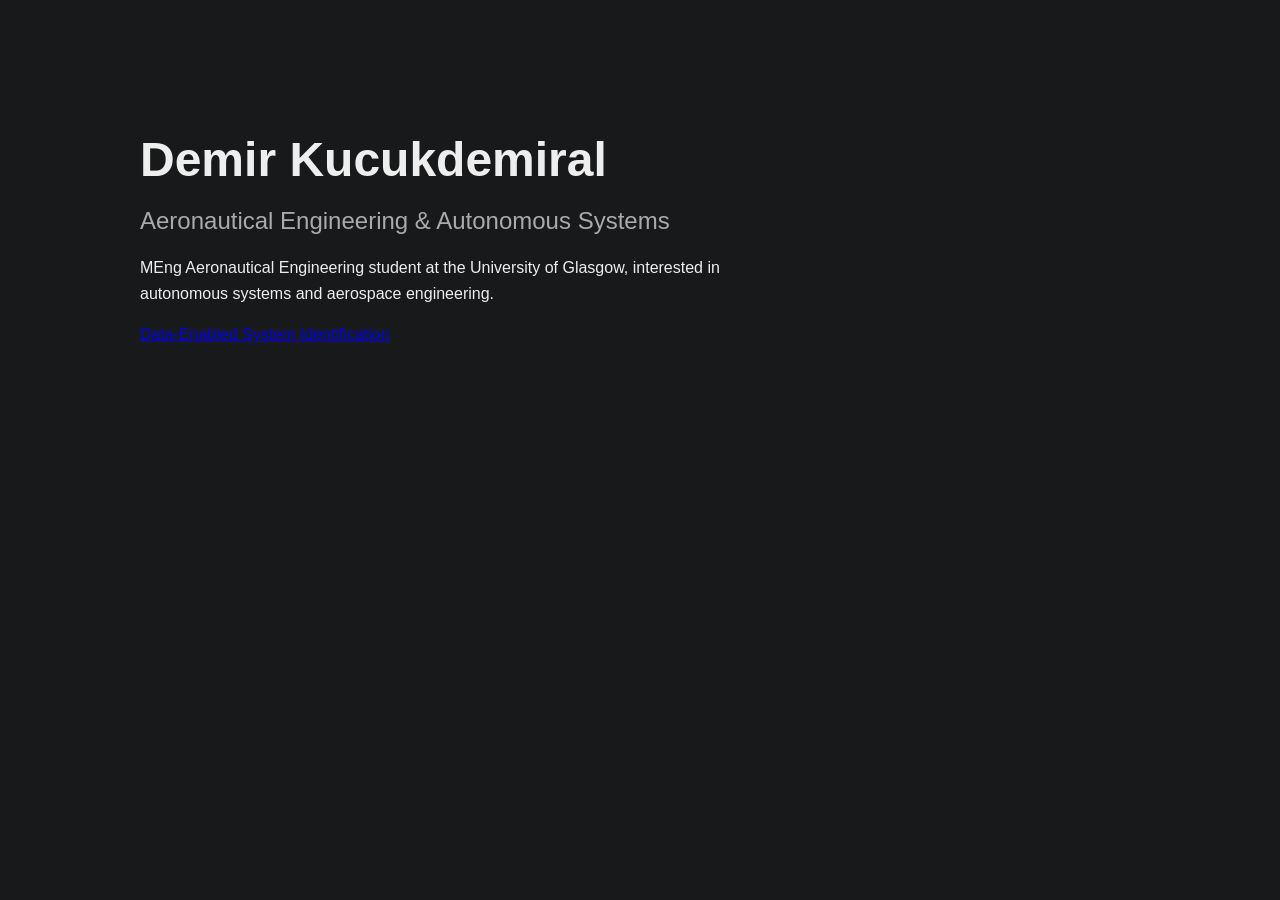
==== index.html @ fd383c1a "Set image and figure to exactly match paragraph text width (650px)" ====
<!DOCTYPE html>
<html lang="en">
<head>
    <meta charset="UTF-8">
    <meta name="viewport" content="width=device-width, initial-scale=1.0">
    <title>Demir Kucukdemiral</title>

    <link rel="stylesheet" href="style.css?v=4">
</head>

<body>

    <main>
        <h1>Demir Kucukdemiral</h1>

        <h2>Aeronautical Engineering & Autonomous Systems</h2>

        <p>
            MEng Aeronautical Engineering student at the University of Glasgow,
            interested in autonomous systems and aerospace engineering.
        </p>

        <p><a href="projects/autonomous-car/">Data-Enabled System Identification</a></p>
    </main>

</body>
</html>
---- style.css ----
body {
    background: #18191a;
    color: #eee;
    font-family: Arial, sans-serif;
    margin: 0;
}

main {
    max-width: 1000px;
    margin: 0 auto;
    padding: 100px 40px;
}

h1 {
    font-size: 3rem;
    margin-bottom: 10px;
}

h2 {
    font-weight: 400;
    color: #aaa;
}

p {
    max-width: 650px;
    line-height: 1.6;
}

.project-page {
    max-width: 1100px;
    margin: 0 auto;
    padding: 50px 32px 100px;
}


/* Back button */

.back-link {
    display: inline-block;
    margin-bottom: 70px;

    color: #888;
    text-decoration: none;
    font-size: 0.95rem;

    transition: color 0.2s ease;
}

.back-link:hover {
    color: #fff;
}


/* Hero */

.project-hero {
    max-width: 950px;
    margin-bottom: 100px;
}

.project-category {
    margin-bottom: 15px;

    color: #888;
    font-size: 0.9rem;
    text-transform: uppercase;
    letter-spacing: 0.1em;
}

.project-hero h1 {
    margin: 0 0 30px;

    font-size: clamp(3rem, 7vw, 6rem);
    line-height: 0.95;
    letter-spacing: -0.04em;
}

.project-summary {
    max-width: 850px;

    font-size: 1.25rem;
    line-height: 1.6;
    color: #ccc;
}


/* Tags */

.project-tags,
.skills-grid {
    display: flex;
    flex-wrap: wrap;
    gap: 10px;

    margin-top: 30px;
}

.project-tags span,
.skills-grid span {
    padding: 9px 14px;

    border: 1px solid #333;
    border-radius: 999px;

    background: #171717;
    color: #bbb;

    font-size: 0.9rem;
}


/* Sections */

.project-section {
    max-width: 900px;
    margin-bottom: 90px;
}

.project-section h2 {
    margin-bottom: 25px;

    font-size: 2rem;
    color: #d0d0d0;
}

.project-section p {
    line-height: 1.7;
    color: #bbb;
}


/* Result */

.result-highlight {
    display: flex;
    align-items: center;
    gap: 40px;

    margin-top: 35px;
    padding: 35px;

    border: 1px solid #333;
    border-radius: 16px;

    background: #161616;
}

.result-number {
    font-size: 4rem;
    font-weight: 700;
    letter-spacing: -0.05em;
}

.result-highlight h3 {
    margin: 0 0 10px;
    font-size: 1.3rem;
}

.result-highlight p {
    margin: 0;
}


/* Figures */

.project-figure {
    margin: 40px 0 0;
    max-width: 650px;
    width: 100%;
}

.project-figure img {
    width: 100%;
    height: auto;
    display: block;

    border-radius: 10px;
}

.project-figure figcaption {
    margin-top: 12px;

    color: #777;
    font-size: 0.9rem;
}


/* Mobile */

@media (max-width: 700px) {

    .project-page {
        padding: 30px 22px 70px;
    }

    .back-link {
        margin-bottom: 45px;
    }

    .project-hero {
        margin-bottom: 70px;
    }

    .result-highlight {
        flex-direction: column;
        align-items: flex-start;
        gap: 15px;
    }

    .result-number {
        font-size: 3rem;
    }
}
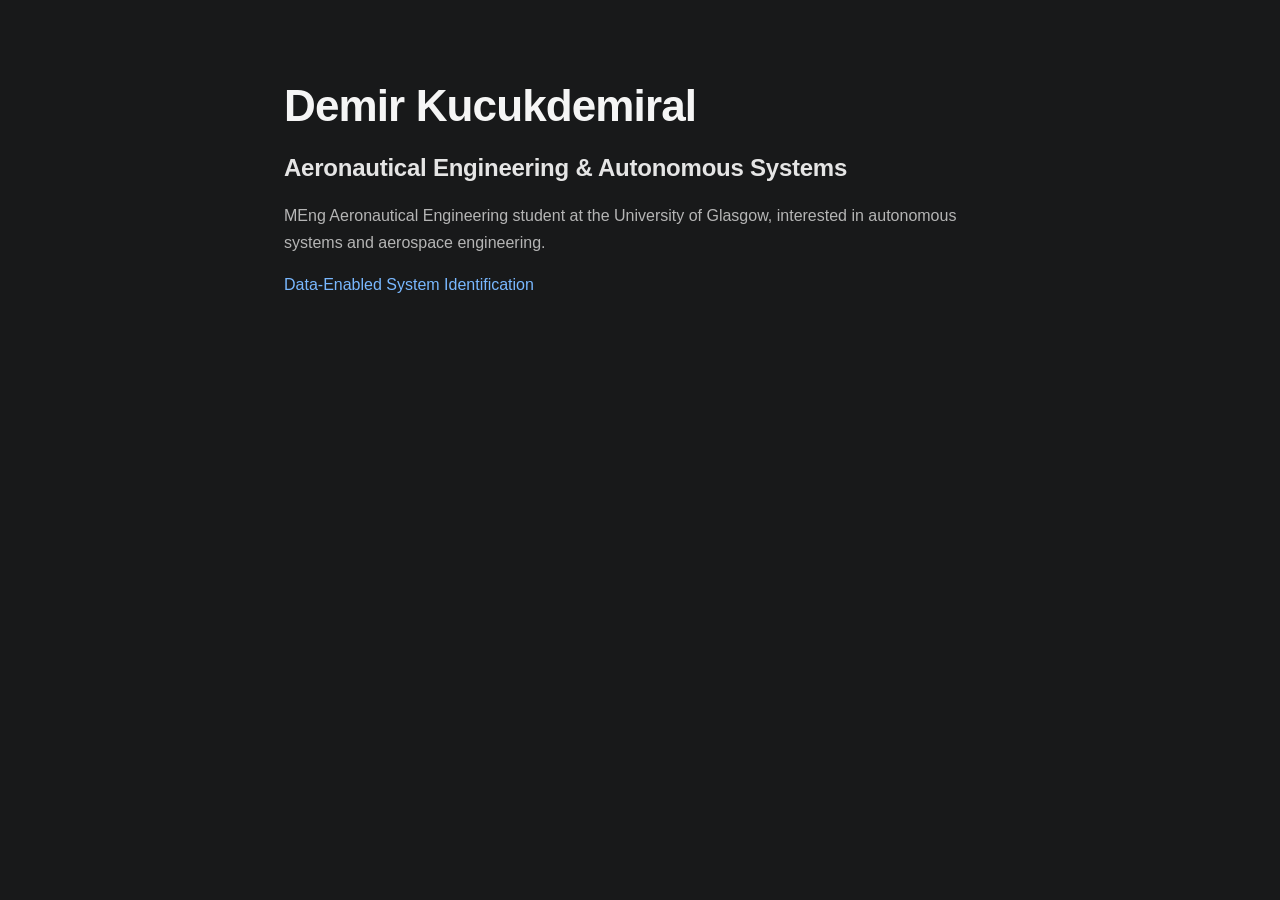
==== commit 1cead54f: "Standardize layout widths, typography scale, and wrap schematic in clean card" ====
--- a/index.html
+++ b/index.html
@@ -5,7 +5,7 @@
     <meta name="viewport" content="width=device-width, initial-scale=1.0">
     <title>Demir Kucukdemiral</title>
 
-    <link rel="stylesheet" href="style.css?v=4">
+    <link rel="stylesheet" href="style.css?v=5">
 </head>
 
 <body>
--- a/style.css
+++ b/style.css
@@ -1,213 +1,232 @@
+*, *::before, *::after {
+    box-sizing: border-box;
+}
+
 body {
     background: #18191a;
     color: #eee;
-    font-family: Arial, sans-serif;
+    font-family: -apple-system, BlinkMacSystemFont, "Segoe UI", Roboto, Helvetica, Arial, sans-serif;
     margin: 0;
-}
-
+    line-height: 1.6;
+    -webkit-font-smoothing: antialiased;
+}
+
+/* Base containers: uniform width across all pages */
 main {
-    max-width: 1000px;
+    max-width: 760px;
     margin: 0 auto;
-    padding: 100px 40px;
-}
-
+    padding: 80px 24px 100px;
+}
+
+.project-page {
+    max-width: 760px;
+    margin: 0 auto;
+    padding: 50px 24px 100px;
+}
+
+/* Headings */
 h1 {
-    font-size: 3rem;
-    margin-bottom: 10px;
+    font-size: clamp(2rem, 4vw, 2.75rem);
+    font-weight: 700;
+    line-height: 1.2;
+    letter-spacing: -0.02em;
+    margin: 0 0 16px;
+    color: #f5f5f5;
 }
 
 h2 {
-    font-weight: 400;
-    color: #aaa;
-}
-
+    font-size: 1.5rem;
+    font-weight: 600;
+    color: #e5e5e5;
+    margin: 0 0 16px;
+    letter-spacing: -0.01em;
+}
+
+h3 {
+    font-size: 1.15rem;
+    font-weight: 600;
+    margin: 0 0 8px;
+    color: #eee;
+}
+
+/* Text */
 p {
-    max-width: 650px;
-    line-height: 1.6;
-}
-
-.project-page {
-    max-width: 1100px;
-    margin: 0 auto;
-    padding: 50px 32px 100px;
-}
-
+    margin: 0 0 16px;
+    line-height: 1.65;
+    color: #b5b5b5;
+    font-size: 1rem;
+}
+
+p:last-child {
+    margin-bottom: 0;
+}
+
+a {
+    color: #79b8ff;
+    text-decoration: none;
+    transition: color 0.2s ease;
+}
+
+a:hover {
+    color: #fff;
+    text-decoration: underline;
+}
 
 /* Back button */
-
 .back-link {
     display: inline-block;
-    margin-bottom: 70px;
-
+    margin-bottom: 40px;
     color: #888;
     text-decoration: none;
     font-size: 0.95rem;
-
     transition: color 0.2s ease;
 }
 
 .back-link:hover {
     color: #fff;
-}
-
+    text-decoration: none;
+}
 
 /* Hero */
-
 .project-hero {
-    max-width: 950px;
-    margin-bottom: 100px;
+    margin-bottom: 50px;
 }
 
 .project-category {
-    margin-bottom: 15px;
-
+    margin-bottom: 12px;
     color: #888;
-    font-size: 0.9rem;
+    font-size: 0.85rem;
     text-transform: uppercase;
-    letter-spacing: 0.1em;
+    letter-spacing: 0.08em;
+    font-weight: 500;
 }
 
 .project-hero h1 {
-    margin: 0 0 30px;
-
-    font-size: clamp(3rem, 7vw, 6rem);
-    line-height: 0.95;
-    letter-spacing: -0.04em;
+    margin-bottom: 20px;
 }
 
 .project-summary {
-    max-width: 850px;
-
-    font-size: 1.25rem;
+    font-size: 1.15rem;
     line-height: 1.6;
-    color: #ccc;
-}
-
-
-/* Tags */
-
+    color: #d0d0d0;
+    margin-bottom: 24px;
+}
+
+/* Tags & Skills Grid */
 .project-tags,
 .skills-grid {
     display: flex;
     flex-wrap: wrap;
-    gap: 10px;
-
-    margin-top: 30px;
+    gap: 8px;
+    margin-top: 20px;
 }
 
 .project-tags span,
 .skills-grid span {
-    padding: 9px 14px;
-
+    padding: 6px 14px;
     border: 1px solid #333;
     border-radius: 999px;
-
-    background: #171717;
+    background: #202124;
     color: #bbb;
-
-    font-size: 0.9rem;
-}
-
-
-/* Sections */
-
+    font-size: 0.85rem;
+}
+
+/* Project Sections */
 .project-section {
-    max-width: 900px;
-    margin-bottom: 90px;
-}
-
-.project-section h2 {
-    margin-bottom: 25px;
-
-    font-size: 2rem;
-    color: #d0d0d0;
-}
-
-.project-section p {
-    line-height: 1.7;
-    color: #bbb;
-}
-
-
-/* Result */
-
+    margin-bottom: 50px;
+}
+
+/* Results Highlight Card */
 .result-highlight {
     display: flex;
     align-items: center;
-    gap: 40px;
-
-    margin-top: 35px;
-    padding: 35px;
-
-    border: 1px solid #333;
-    border-radius: 16px;
-
-    background: #161616;
+    gap: 30px;
+    margin-top: 24px;
+    padding: 24px 28px;
+    border: 1px solid #2e3033;
+    border-radius: 12px;
+    background: #1f2023;
 }
 
 .result-number {
-    font-size: 4rem;
+    font-size: 3rem;
     font-weight: 700;
-    letter-spacing: -0.05em;
+    letter-spacing: -0.03em;
+    color: #fff;
+    flex-shrink: 0;
 }
 
 .result-highlight h3 {
-    margin: 0 0 10px;
-    font-size: 1.3rem;
+    margin: 0 0 6px;
+    font-size: 1.15rem;
 }
 
 .result-highlight p {
     margin: 0;
-}
-
-
-/* Figures */
-
+    color: #aaa;
+    font-size: 0.95rem;
+}
+
+/* Figure / Diagram Card */
 .project-figure {
-    margin: 40px 0 0;
-    max-width: 650px;
+    margin: 28px 0 0;
     width: 100%;
+}
+
+.project-figure-card {
+    background: #ffffff;
+    border-radius: 10px;
+    padding: 20px;
+    display: flex;
+    justify-content: center;
+    align-items: center;
+    box-shadow: 0 2px 10px rgba(0, 0, 0, 0.2);
 }
 
 .project-figure img {
     width: 100%;
+    max-width: 100%;
     height: auto;
     display: block;
-
-    border-radius: 10px;
 }
 
 .project-figure figcaption {
-    margin-top: 12px;
-
+    margin-top: 10px;
     color: #777;
-    font-size: 0.9rem;
-}
-
-
-/* Mobile */
-
+    font-size: 0.85rem;
+}
+
+/* Responsive adjustments */
 @media (max-width: 700px) {
-
+    main,
     .project-page {
-        padding: 30px 22px 70px;
+        padding: 40px 20px 70px;
     }
 
     .back-link {
-        margin-bottom: 45px;
+        margin-bottom: 30px;
     }
 
     .project-hero {
-        margin-bottom: 70px;
+        margin-bottom: 40px;
+    }
+
+    .project-section {
+        margin-bottom: 40px;
     }
 
     .result-highlight {
         flex-direction: column;
         align-items: flex-start;
-        gap: 15px;
+        gap: 12px;
+        padding: 20px;
     }
 
     .result-number {
-        font-size: 3rem;
+        font-size: 2.5rem;
+    }
+
+    .project-figure-card {
+        padding: 14px;
     }
 }
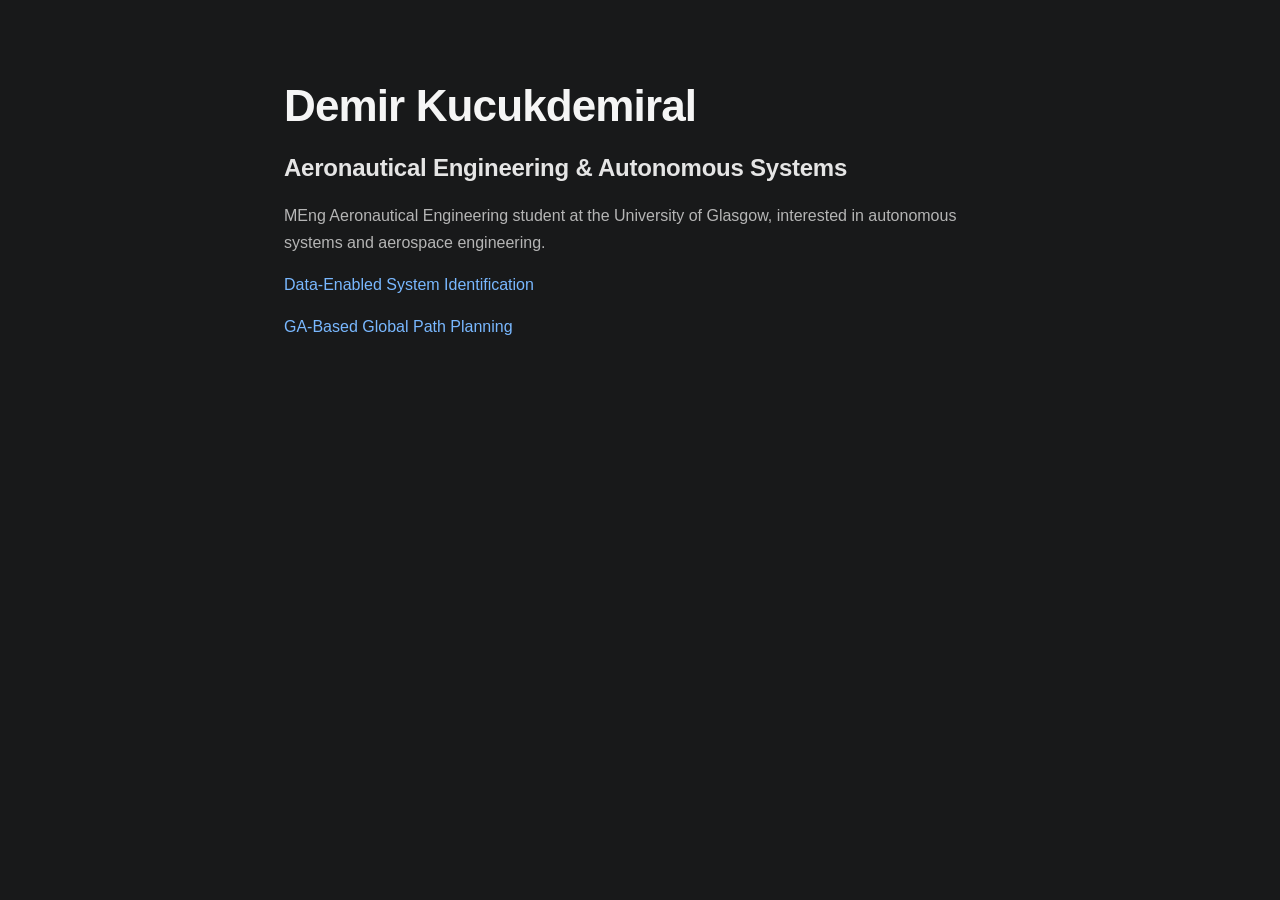
==== commit 8823fa1b: "Create GA-Based Global Path Planning project page and add link to homepage" ====
--- a/index.html
+++ b/index.html
@@ -5,7 +5,7 @@
     <meta name="viewport" content="width=device-width, initial-scale=1.0">
     <title>Demir Kucukdemiral</title>
 
-    <link rel="stylesheet" href="style.css?v=5">
+    <link rel="stylesheet" href="style.css">
 </head>
 
 <body>
@@ -21,6 +21,7 @@
         </p>
 
         <p><a href="projects/autonomous-car/">Data-Enabled System Identification</a></p>
+        <p><a href="projects/ga-path-planning/">GA-Based Global Path Planning</a></p>
     </main>
 
 </body>
--- a/style.css
+++ b/style.css
@@ -105,6 +105,38 @@
     margin-bottom: 20px;
 }
 
+/* Hero Media Grid */
+.hero-media-grid {
+    display: grid;
+    grid-template-columns: 1fr 1fr;
+    gap: 16px;
+    margin: 24px 0 28px;
+    width: 100%;
+}
+
+.hero-media-card {
+    margin: 0;
+    border-radius: 12px;
+    overflow: hidden;
+    background: #1f2023;
+    border: 1px solid rgba(255, 255, 255, 0.08);
+    box-shadow: 0 4px 20px rgba(0, 0, 0, 0.3);
+}
+
+.hero-media-card img {
+    width: 100%;
+    aspect-ratio: 16 / 10;
+    object-fit: cover;
+    display: block;
+}
+
+.hero-media-card figcaption {
+    padding: 8px 12px 10px;
+    font-size: 0.82rem;
+    color: #888;
+    line-height: 1.4;
+}
+
 .project-summary {
     font-size: 1.15rem;
     line-height: 1.6;
@@ -141,7 +173,7 @@
     display: flex;
     align-items: center;
     gap: 30px;
-    margin-top: 24px;
+    margin-top: 36px;
     padding: 24px 28px;
     border: 1px solid #2e3033;
     border-radius: 12px;
@@ -167,33 +199,39 @@
     font-size: 0.95rem;
 }
 
-/* Figure / Diagram Card */
-.project-figure {
-    margin: 28px 0 0;
-    width: 100%;
-}
-
-.project-figure-card {
-    background: #ffffff;
-    border-radius: 10px;
-    padding: 20px;
-    display: flex;
-    justify-content: center;
-    align-items: center;
-    box-shadow: 0 2px 10px rgba(0, 0, 0, 0.2);
+/* Figure / Diagram & Graphs */
+.project-figure,
+.project-graph {
+    margin: 32px 0 0;
+    width: 100%;
 }
 
 .project-figure img {
     width: 100%;
-    max-width: 100%;
     height: auto;
     display: block;
-}
-
-.project-figure figcaption {
-    margin-top: 10px;
-    color: #777;
+    border-radius: 10px;
+}
+
+.graph-card {
+    border-radius: 14px;
+    overflow: hidden;
+    background: transparent;
+}
+
+.graph-card img {
+    width: 100%;
+    height: auto;
+    display: block;
+    border-radius: 14px;
+}
+
+.project-figure figcaption,
+.project-graph figcaption {
+    margin-top: 12px;
+    color: #888;
     font-size: 0.85rem;
+    line-height: 1.5;
 }
 
 /* Responsive adjustments */
@@ -226,7 +264,8 @@
         font-size: 2.5rem;
     }
 
-    .project-figure-card {
-        padding: 14px;
+    .hero-media-grid {
+        grid-template-columns: 1fr;
+        gap: 14px;
     }
 }
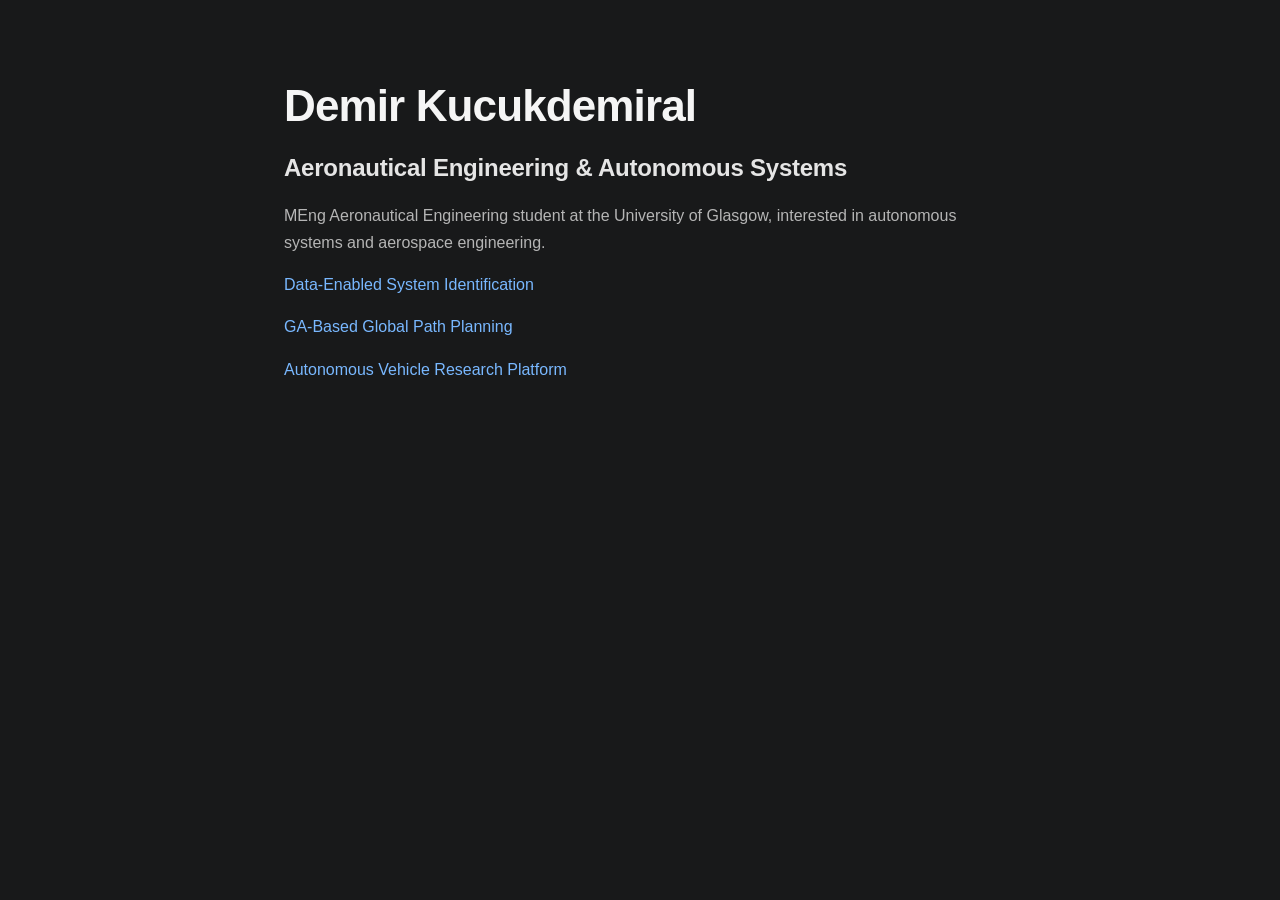
==== commit 7bad33a3: "added new file" ====
--- a/index.html
+++ b/index.html
@@ -22,6 +22,7 @@
 
         <p><a href="projects/autonomous-car/">Data-Enabled System Identification</a></p>
         <p><a href="projects/ga-path-planning/">GA-Based Global Path Planning</a></p>
+        <p><a href="projects/autonomous-vehicle-research-platform/">Autonomous Vehicle Research Platform</a></p>
     </main>
 
 </body>
--- a/style.css
+++ b/style.css
@@ -217,6 +217,7 @@
     border-radius: 14px;
     overflow: hidden;
     background: transparent;
+    margin: 0;
 }
 
 .graph-card img {
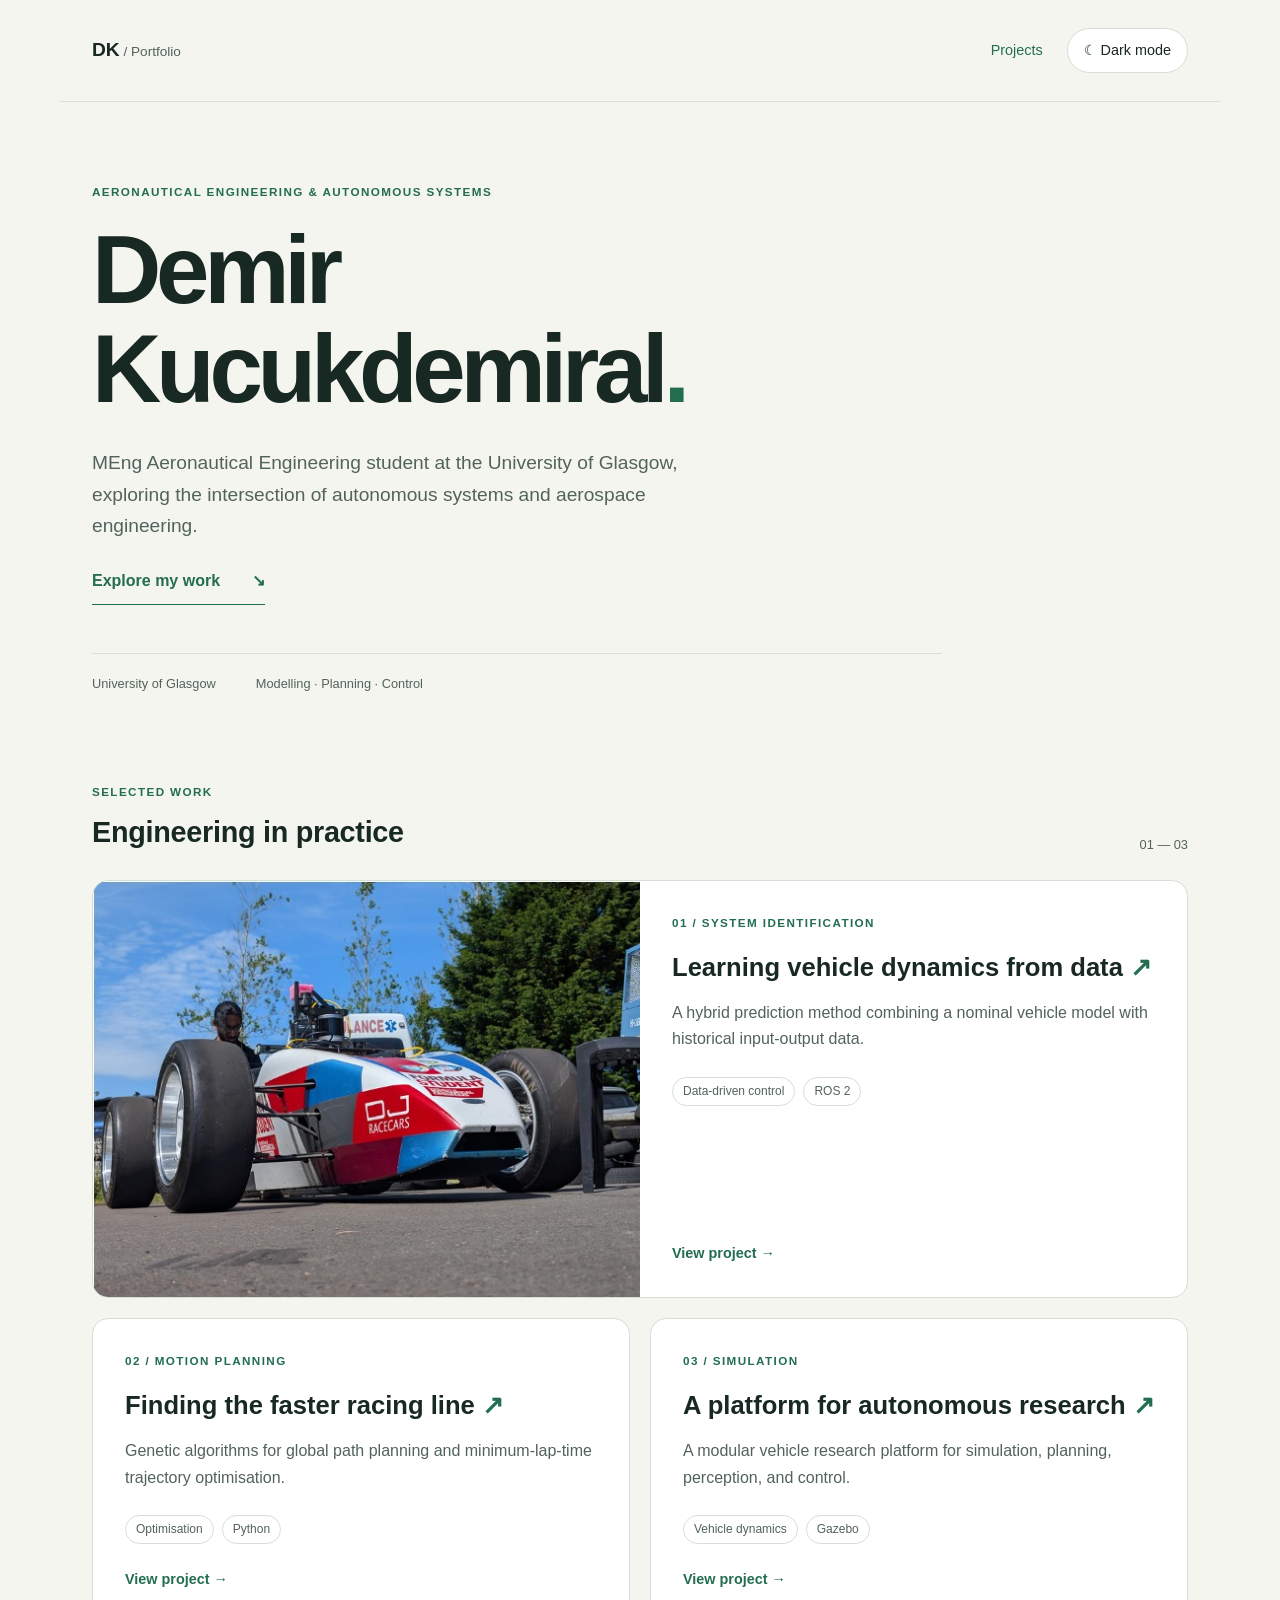
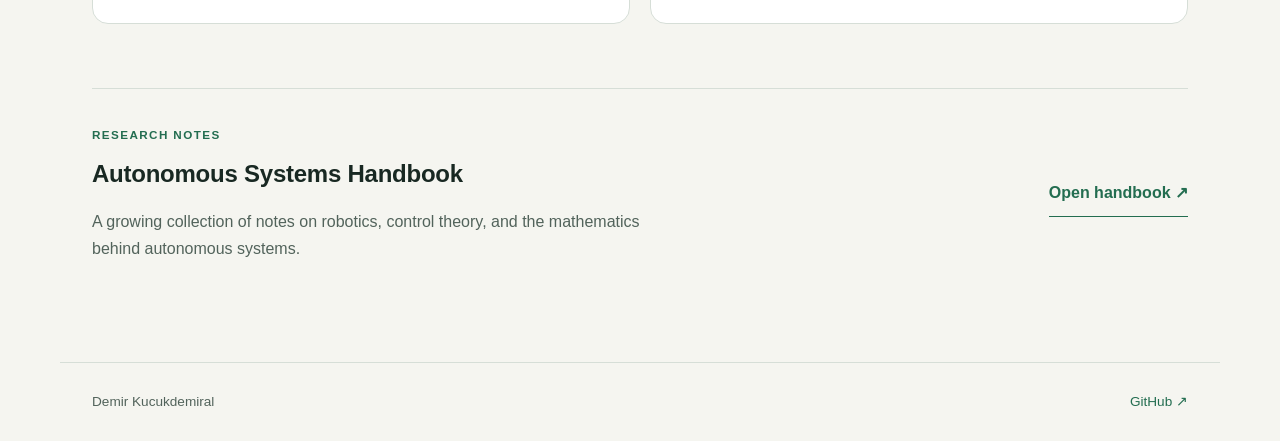
==== commit e0134a44: "Improve portfolio layout and add persistent light and dark themes" ====
--- a/index.html
+++ b/index.html
@@ -1,29 +1,9 @@
 <!DOCTYPE html>
-<html lang="en">
-<head>
-    <meta charset="UTF-8">
-    <meta name="viewport" content="width=device-width, initial-scale=1.0">
-    <title>Demir Kucukdemiral</title>
-
-    <link rel="stylesheet" href="style.css">
-</head>
-
-<body>
-
-    <main>
-        <h1>Demir Kucukdemiral</h1>
-
-        <h2>Aeronautical Engineering & Autonomous Systems</h2>
-
-        <p>
-            MEng Aeronautical Engineering student at the University of Glasgow,
-            interested in autonomous systems and aerospace engineering.
-        </p>
-
-        <p><a href="projects/autonomous-car/">Data-Enabled System Identification</a></p>
-        <p><a href="projects/ga-path-planning/">GA-Based Global Path Planning</a></p>
-        <p><a href="projects/autonomous-vehicle-research-platform/">Autonomous Vehicle Research Platform</a></p>
-    </main>
-
-</body>
-</html>+<html lang="en"><head><meta charset="UTF-8"><meta name="viewport" content="width=device-width, initial-scale=1.0"><meta name="description" content="Demir Kucukdemiral — aeronautical engineering, autonomous systems, and vehicle research."><title>Demir Kucukdemiral | Engineering Portfolio</title><script src="theme.js"></script><link rel="stylesheet" href="style.css"></head><body><a class="skip-link" href="#main">Skip to content</a>
+<header class="site-header"><a class="wordmark" href="index.html">DK<span> / Portfolio</span></a><nav aria-label="Main navigation"><a href="index.html#projects">Projects</a><button class="theme-toggle" type="button">Switch theme</button></nav></header>
+<main id="main" class="home"><section class="intro"><p class="eyebrow">Aeronautical engineering & autonomous systems</p><h1>Demir<br>Kucukdemiral<span class="accent">.</span></h1><p class="intro-copy">MEng Aeronautical Engineering student at the University of Glasgow, exploring the intersection of autonomous systems and aerospace engineering.</p><a class="primary-link" href="#projects">Explore my work <span aria-hidden="true">↘</span></a><div class="intro-meta"><span>University of Glasgow</span><span>Modelling · Planning · Control</span></div></section>
+<section id="projects" aria-labelledby="projects-title"><div class="section-heading"><div><p class="eyebrow">Selected work</p><h2 id="projects-title">Engineering in practice</h2></div><span class="section-count">01 — 03</span></div><div class="project-grid">
+<a class="project-card featured" href="projects/autonomous-car/"><div class="card-image"><img src="projects/autonomous-car/assets/Picture_1.jpg" alt="Autonomous test vehicle with sensor rig"></div><div class="card-body"><p class="eyebrow">01 / System identification</p><h3>Learning vehicle dynamics from data <span aria-hidden="true">↗</span></h3><p>A hybrid prediction method combining a nominal vehicle model with historical input-output data.</p><div class="card-tags"><span>Data-driven control</span><span>ROS 2</span></div><span class="card-link">View project →</span></div></a>
+<a class="project-card" href="projects/ga-path-planning/"><div class="card-body"><p class="eyebrow">02 / Motion planning</p><h3>Finding the faster racing line <span aria-hidden="true">↗</span></h3><p>Genetic algorithms for global path planning and minimum-lap-time trajectory optimisation.</p><div class="card-tags"><span>Optimisation</span><span>Python</span></div><span class="card-link">View project →</span></div></a>
+<a class="project-card" href="projects/autonomous-vehicle-research-platform/"><div class="card-body"><p class="eyebrow">03 / Simulation</p><h3>A platform for autonomous research <span aria-hidden="true">↗</span></h3><p>A modular vehicle research platform for simulation, planning, perception, and control.</p><div class="card-tags"><span>Vehicle dynamics</span><span>Gazebo</span></div><span class="card-link">View project →</span></div></a>
+</div></section><section class="notebook"><div><p class="eyebrow">Research notes</p><h2>Autonomous Systems Handbook</h2><p>A growing collection of notes on robotics, control theory, and the mathematics behind autonomous systems.</p></div><a class="primary-link" href="/Autonomous_Library/">Open handbook ↗</a></section></main><footer class="site-footer"><span>Demir Kucukdemiral</span><a href="https://github.com/DemirKucukdemiral">GitHub ↗</a></footer></body></html>
--- a/style.css
+++ b/style.css
@@ -1,10 +1,12 @@
+ :root {color-scheme:light;--bg:#f5f5f0;--surface:#fff;--text:#182822;--muted:#52635b;--accent:#236d50;--border:#d6ded7;}
+:root[data-theme="dark"] {color-scheme:dark;--bg:#101a16;--surface:#19251f;--text:#edf2e9;--muted:#abbcb0;--accent:#b8e487;--border:#34483b;}
 *, *::before, *::after {
     box-sizing: border-box;
 }
 
 body {
-    background: #18191a;
-    color: #eee;
+    background: var(--bg);
+    color: var(--text);
     font-family: -apple-system, BlinkMacSystemFont, "Segoe UI", Roboto, Helvetica, Arial, sans-serif;
     margin: 0;
     line-height: 1.6;
@@ -31,13 +33,13 @@
     line-height: 1.2;
     letter-spacing: -0.02em;
     margin: 0 0 16px;
-    color: #f5f5f5;
+    color: var(--text);
 }
 
 h2 {
     font-size: 1.5rem;
     font-weight: 600;
-    color: #e5e5e5;
+    color: var(--text);
     margin: 0 0 16px;
     letter-spacing: -0.01em;
 }
@@ -46,14 +48,14 @@
     font-size: 1.15rem;
     font-weight: 600;
     margin: 0 0 8px;
-    color: #eee;
+    color: var(--text);
 }
 
 /* Text */
 p {
     margin: 0 0 16px;
     line-height: 1.65;
-    color: #b5b5b5;
+    color: var(--muted);
     font-size: 1rem;
 }
 
@@ -62,13 +64,13 @@
 }
 
 a {
-    color: #79b8ff;
+    color: var(--accent);
     text-decoration: none;
     transition: color 0.2s ease;
 }
 
 a:hover {
-    color: #fff;
+    color: var(--text);
     text-decoration: underline;
 }
 
@@ -76,14 +78,14 @@
 .back-link {
     display: inline-block;
     margin-bottom: 40px;
-    color: #888;
+    color: var(--muted);
     text-decoration: none;
     font-size: 0.95rem;
     transition: color 0.2s ease;
 }
 
 .back-link:hover {
-    color: #fff;
+    color: var(--text);
     text-decoration: none;
 }
 
@@ -94,7 +96,7 @@
 
 .project-category {
     margin-bottom: 12px;
-    color: #888;
+    color: var(--muted);
     font-size: 0.85rem;
     text-transform: uppercase;
     letter-spacing: 0.08em;
@@ -118,8 +120,8 @@
     margin: 0;
     border-radius: 12px;
     overflow: hidden;
-    background: #1f2023;
-    border: 1px solid rgba(255, 255, 255, 0.08);
+    background: var(--surface);
+    border: 1px solid var(--border);
     box-shadow: 0 4px 20px rgba(0, 0, 0, 0.3);
 }
 
@@ -133,14 +135,14 @@
 .hero-media-card figcaption {
     padding: 8px 12px 10px;
     font-size: 0.82rem;
-    color: #888;
+    color: var(--muted);
     line-height: 1.4;
 }
 
 .project-summary {
     font-size: 1.15rem;
     line-height: 1.6;
-    color: #d0d0d0;
+    color: var(--text);
     margin-bottom: 24px;
 }
 
@@ -156,10 +158,10 @@
 .project-tags span,
 .skills-grid span {
     padding: 6px 14px;
-    border: 1px solid #333;
+    border: 1px solid var(--border);
     border-radius: 999px;
-    background: #202124;
-    color: #bbb;
+    background: var(--surface);
+    color: var(--muted);
     font-size: 0.85rem;
 }
 
@@ -175,16 +177,16 @@
     gap: 30px;
     margin-top: 36px;
     padding: 24px 28px;
-    border: 1px solid #2e3033;
+    border: 1px solid var(--border);
     border-radius: 12px;
-    background: #1f2023;
+    background: var(--surface);
 }
 
 .result-number {
     font-size: 3rem;
     font-weight: 700;
     letter-spacing: -0.03em;
-    color: #fff;
+    color: var(--text);
     flex-shrink: 0;
 }
 
@@ -195,7 +197,7 @@
 
 .result-highlight p {
     margin: 0;
-    color: #aaa;
+    color: var(--muted);
     font-size: 0.95rem;
 }
 
@@ -230,7 +232,7 @@
 .project-figure figcaption,
 .project-graph figcaption {
     margin-top: 12px;
-    color: #888;
+    color: var(--muted);
     font-size: 0.85rem;
     line-height: 1.5;
 }
@@ -269,4 +271,37 @@
         grid-template-columns: 1fr;
         gap: 14px;
     }
-}+}
+html {scroll-behavior:smooth;scroll-padding-top:2rem}
+a:focus-visible,button:focus-visible {outline:3px solid var(--accent);outline-offset:5px}
+.site-header,.site-footer {max-width:1160px;margin:auto;padding:28px 32px;display:flex;align-items:center;justify-content:space-between;gap:20px}
+.site-header {border-bottom:1px solid var(--border)}
+.wordmark {font-weight:800;font-size:1.2rem;color:var(--text)}
+.wordmark span {font-size:.85rem;font-weight:400;color:var(--muted)}
+.site-header nav {display:flex;align-items:center;gap:24px;font-size:.9rem}
+.theme-toggle {border:1px solid var(--border);border-radius:30px;background:var(--surface);color:var(--text);padding:10px 16px;cursor:pointer;font:inherit;min-height:44px}
+.skip-link {position:absolute;top:-100px;left:16px;background:var(--surface);padding:12px;z-index:10}
+.skip-link:focus {top:8px}
+.home {max-width:1160px;padding:0 32px 64px}
+.intro {padding:80px 0 48px;max-width:850px}
+.eyebrow {font-size:.73rem;text-transform:uppercase;letter-spacing:.12em;font-weight:650;color:var(--accent);margin-bottom:20px}
+.intro h1 {font-size:clamp(2.8rem,7.5vw,6rem);line-height:1.03;letter-spacing:-.055em;margin-bottom:28px}
+.accent {color:var(--accent)}
+.intro-copy {font-size:1.2rem;max-width:640px}
+.primary-link {display:inline-flex;align-items:center;gap:32px;font-weight:600;border-bottom:1px solid var(--accent);padding:10px 0}
+.intro-meta {display:flex;flex-wrap:wrap;gap:16px 40px;border-top:1px solid var(--border);margin-top:48px;padding-top:20px;font-size:.8rem;color:var(--muted)}
+.section-heading {display:flex;justify-content:space-between;align-items:end;gap:20px;margin:40px 0 24px}
+.section-heading .eyebrow {margin-bottom:8px}.section-heading h2 {margin:0;font-size:1.8rem}.section-count {font-size:.8rem;color:var(--muted)}
+.project-grid {display:grid;grid-template-columns:1fr 1fr;gap:20px}
+.project-card {display:flex;background:var(--surface);border:1px solid var(--border);border-radius:16px;overflow:hidden;color:var(--text)}
+.project-card:hover {text-decoration:none;color:var(--text);border-color:var(--accent)}
+.featured {grid-column:1/-1;display:grid;grid-template-columns:1fr 1fr}
+.card-image {min-height:300px}.card-image img {width:100%;height:100%;object-fit:cover;display:block}
+.card-body {padding:32px;display:flex;flex-direction:column;align-items:flex-start}.card-body h3 {font-size:1.6rem;line-height:1.25;margin-bottom:16px}.card-body h3 span {color:var(--accent)}
+.card-tags {display:flex;gap:8px;flex-wrap:wrap;margin:8px 0 24px}.card-tags span {font-size:.75rem;padding:4px 10px;border:1px solid var(--border);border-radius:24px;color:var(--muted)}
+.card-link {color:var(--accent);font-size:.9rem;font-weight:600;margin-top:auto}
+.notebook {display:flex;align-items:center;gap:40px;justify-content:space-between;padding:36px 0;border-top:1px solid var(--border);margin-top:64px}.notebook p {max-width:600px}.notebook .eyebrow {margin-bottom:10px}.notebook a {flex-shrink:0}
+.site-footer {border-top:1px solid var(--border);font-size:.85rem;color:var(--muted)}
+.project-page {max-width:900px}.project-section {padding-top:28px;border-top:1px solid var(--border)}
+@media(max-width:700px){.site-header,.site-footer{padding:20px}.site-header nav{gap:14px}.wordmark span{display:none}.home{padding:0 20px 40px}.intro{padding-top:48px}.intro-copy{font-size:1.05rem}.project-grid,.featured{grid-template-columns:1fr}.featured{grid-column:auto}.card-image{min-height:0;height:240px}.card-body{padding:24px}.notebook{display:block}.notebook a{margin-top:18px}.section-count{display:none}.section-heading h2{font-size:1.5rem}}
+@media(prefers-reduced-motion:reduce){html{scroll-behavior:auto}*{transition:none!important}}
